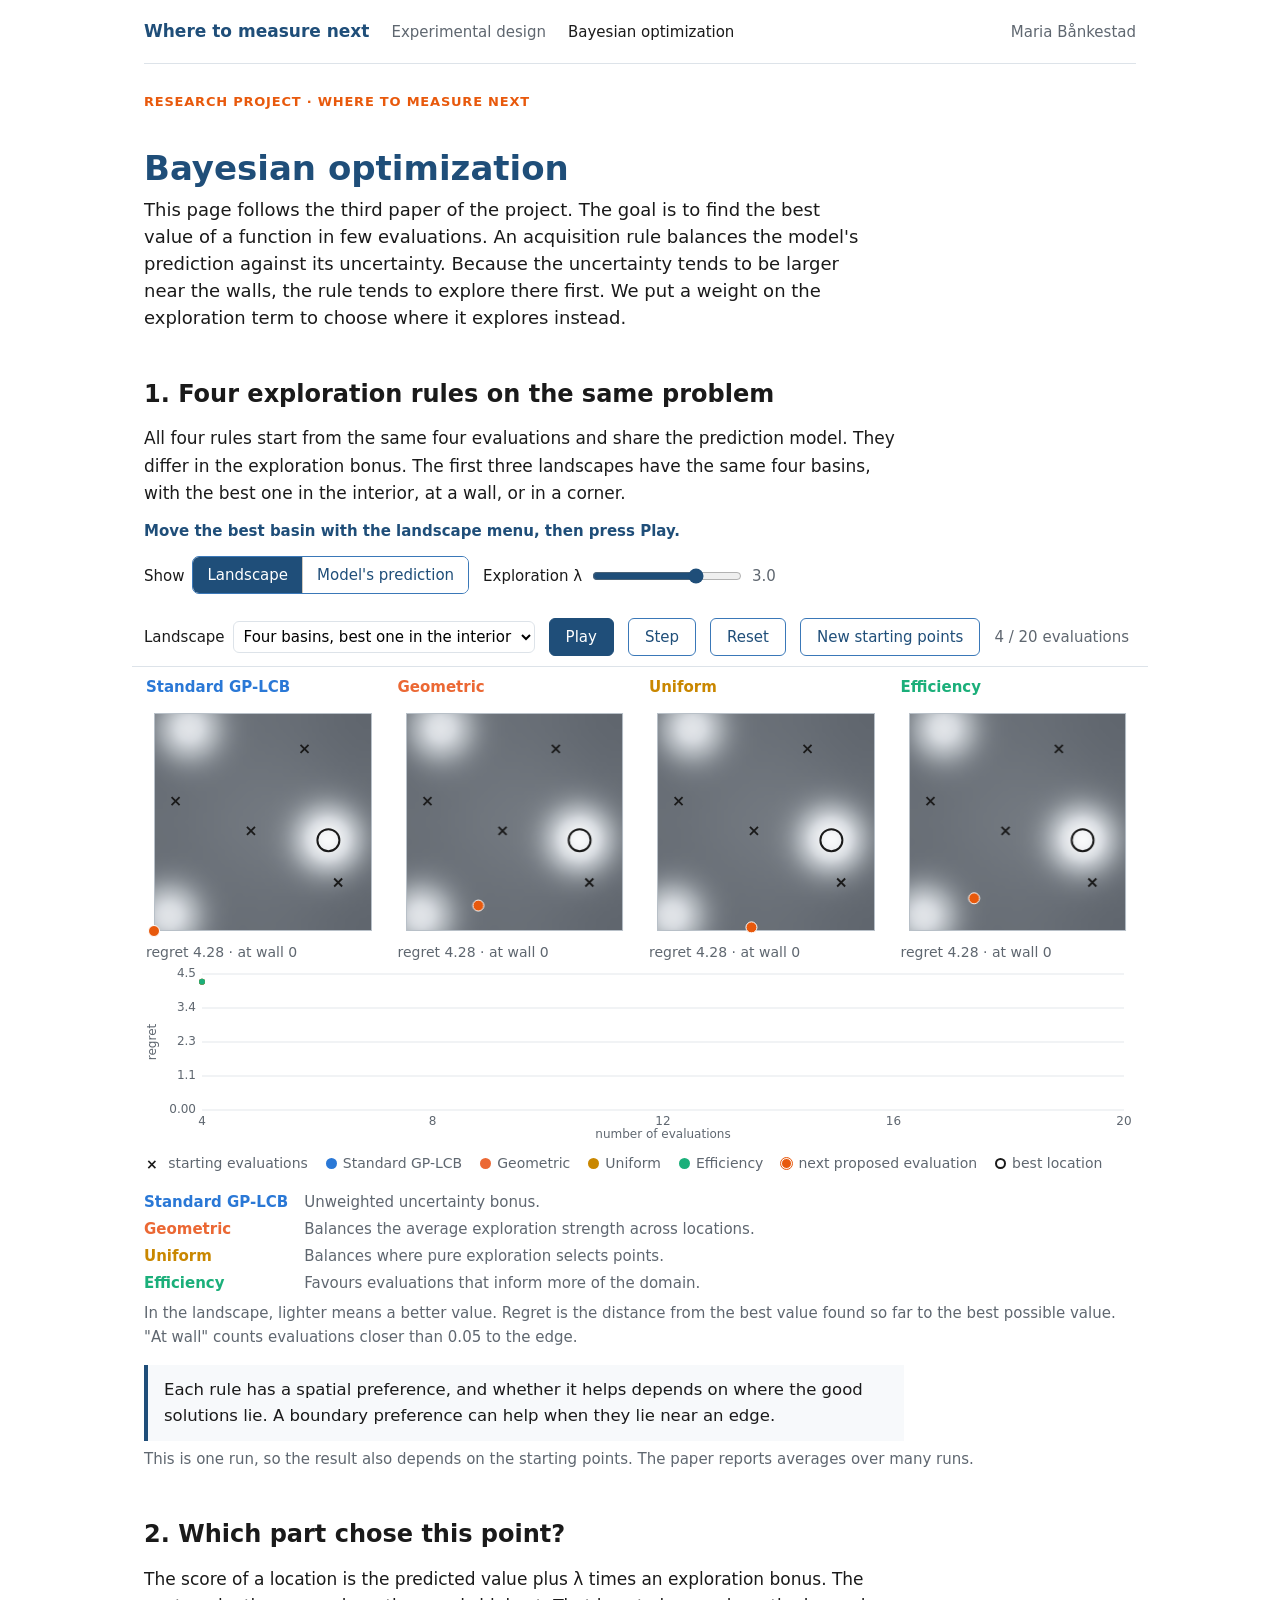
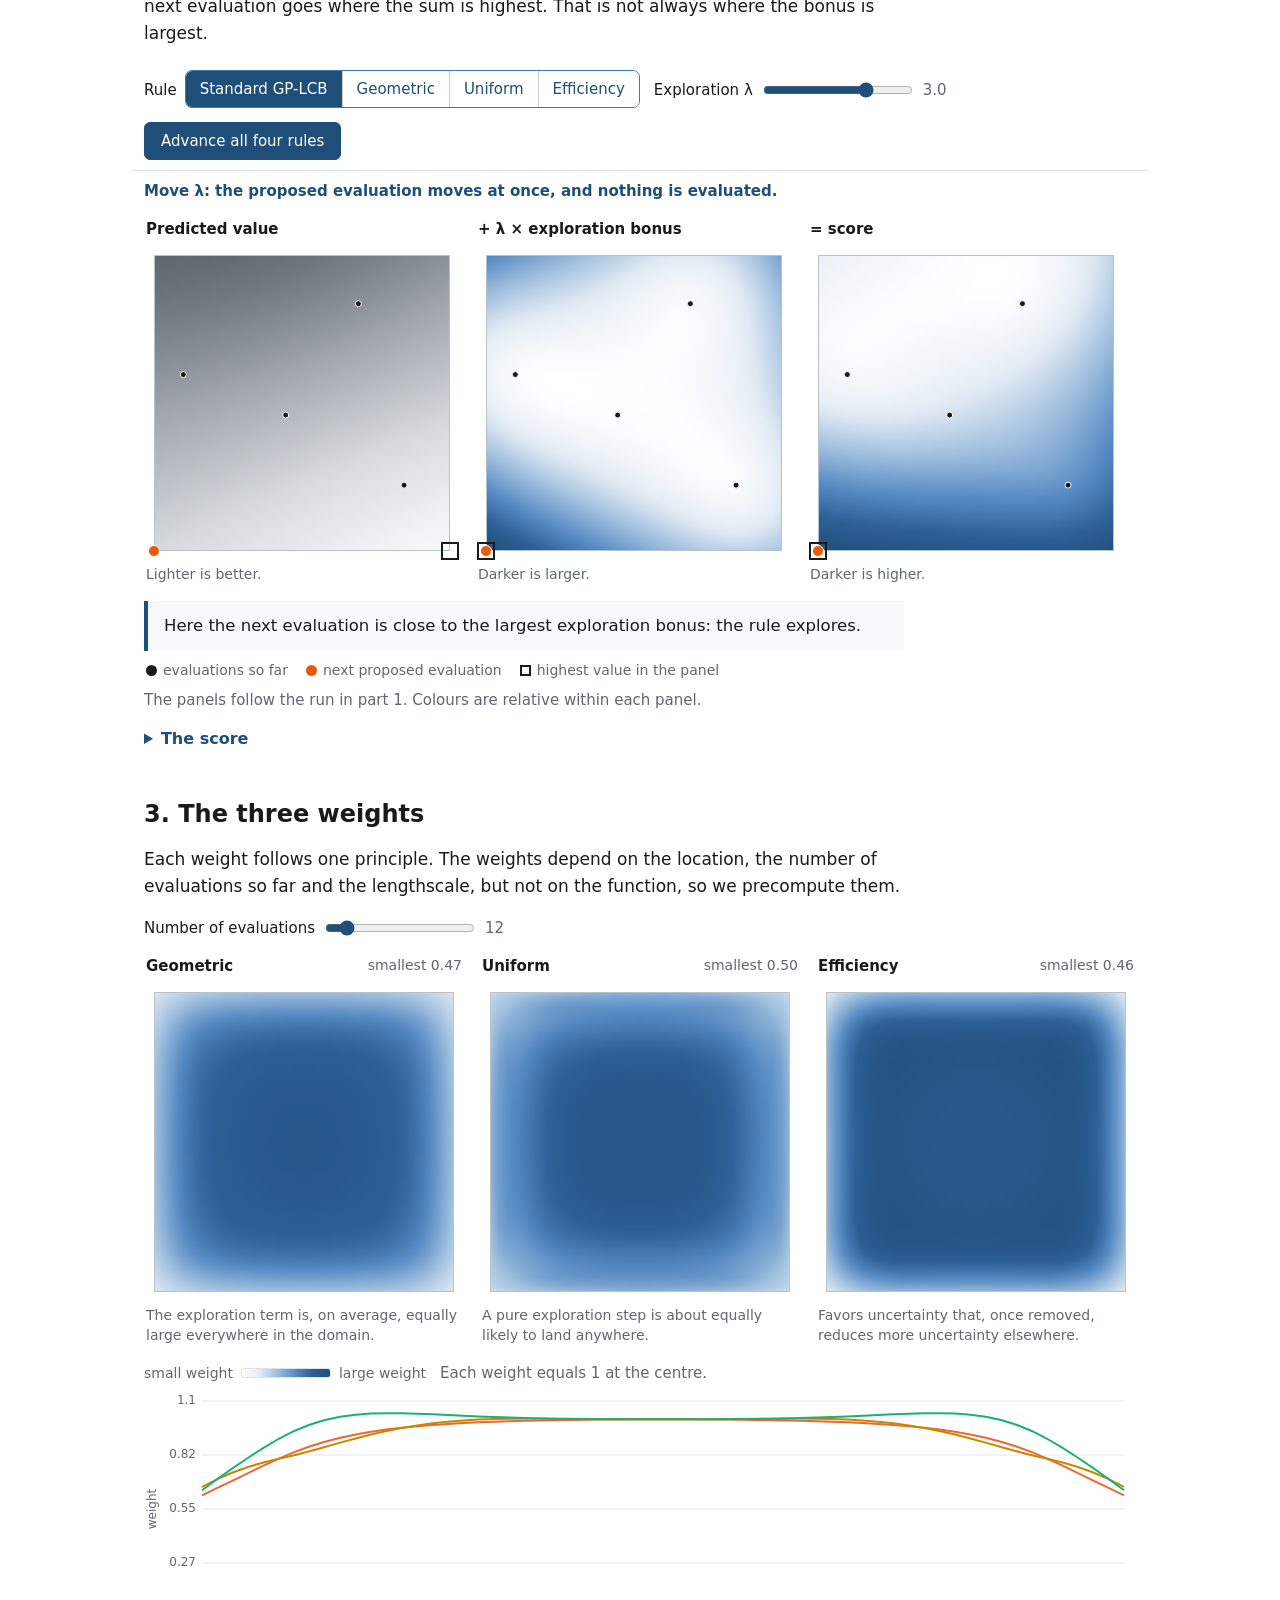
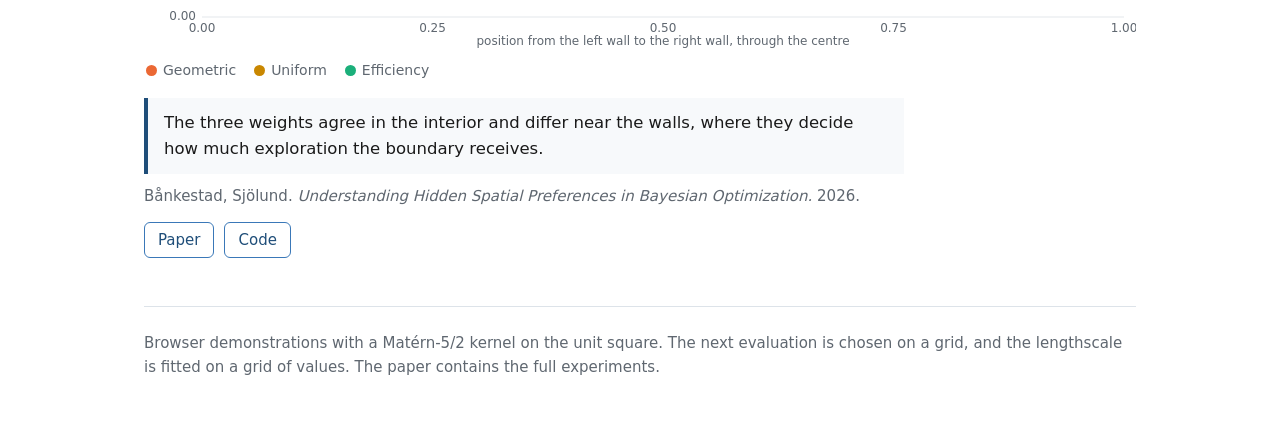
==== docs/bo.html @ 1924a244 "Initial commit" ====
<!doctype html>
<html lang="en">
<head>
<meta charset="utf-8">
<meta name="viewport" content="width=device-width, initial-scale=1">
<title>Bayesian optimization</title>
<link rel="stylesheet" href="css/site.css">
</head>
<body>
<div class="page model">
<nav class="top">
  <a class="brand" href="index.html">Where to measure next</a>
  <a href="design.html">Experimental design</a>
  <a href="bo.html" class="current">Bayesian optimization</a>
  <span class="spacer"></span>
  <a href="https://mariabankestad.github.io/">Maria Bånkestad</a>
</nav>
<p class="eyebrow" style="margin-top:28px"><a href="index.html">Research project · Where to measure next</a></p>
<h1>Bayesian optimization</h1>
<p class="lead">This page follows the third paper of the project. The goal is to find the best value of a function in few evaluations. An acquisition rule balances the
model's prediction against its uncertainty. Because the uncertainty tends to be larger near the walls, the rule tends
to explore there first. We put a weight on the exploration term to choose where it explores instead.</p>

<section id="bo">
<h2>1. Four exploration rules on the same problem</h2>
<div class="explain">
  <p>All four rules start from the same four evaluations and share the prediction model. They differ in the
  exploration bonus. The first three landscapes have the same four basins, with the best one in the interior, at a
  wall, or in a corner.</p>
</div>
<p class="hint">Move the best basin with the landscape menu, then press Play.</p>
<div class="bar" style="margin-top:10px">
  <label>Show <span class="seg" id="bo-view"><button data-v="landscape">Landscape</button><button data-v="mean">Model's prediction</button></span></label>
  <label>Exploration λ <input type="range" id="bo-lam" min="0.5" max="4" step="0.1" value="3"><output id="bo-lam-o"></output></label>
</div>
<div class="sticky">
  <div class="bar">
    <label>Landscape <select id="bo-fn"></select></label>
    <button class="main" id="bo-play">Play</button>
    <button id="bo-step">Step</button>
    <button id="bo-reset">Reset</button>
    <button id="bo-seed">New starting points</button>
    <span class="count" id="bo-count"></span>
  </div>
</div>
<div class="sq-row n4 tight">
  <figure><figcaption style="color:#2a78d6">Standard GP-LCB</figcaption><canvas id="bo-lcb"></canvas><p class="under" id="bo-lcb-o"></p></figure>
  <figure><figcaption style="color:#eb6834">Geometric</figcaption><canvas id="bo-geo"></canvas><p class="under" id="bo-geo-o"></p></figure>
  <figure><figcaption style="color:#c98700">Uniform</figcaption><canvas id="bo-uniform"></canvas><p class="under" id="bo-uniform-o"></p></figure>
  <figure><figcaption style="color:#1baf7a">Efficiency</figcaption><canvas id="bo-eff"></canvas><p class="under" id="bo-eff-o"></p></figure>
</div>
<div class="chart-wide tight">
  <canvas id="bo-regret"></canvas>
</div>
<div class="key"><span><i class="x">×</i> starting evaluations</span><span><i style="background:#2a78d6"></i>Standard GP-LCB</span><span><i style="background:#eb6834"></i>Geometric</span><span><i style="background:#c98700"></i>Uniform</span><span><i style="background:#1baf7a"></i>Efficiency</span><span><i style="background:#e8590c;border:1px solid #fff;outline:1px solid #e8590c"></i>next proposed evaluation</span><span><i class="o" style="border-color:#1a1a1a"></i>best location</span></div>
<dl class="rules">
  <dt style="color:#2a78d6">Standard GP-LCB</dt><dd>Unweighted uncertainty bonus.</dd>
  <dt style="color:#eb6834">Geometric</dt><dd>Balances the average exploration strength across locations.</dd>
  <dt style="color:#c98700">Uniform</dt><dd>Balances where pure exploration selects points.</dd>
  <dt style="color:#1baf7a">Efficiency</dt><dd>Favours evaluations that inform more of the domain.</dd>
</dl>
<p class="note">In the landscape, lighter means a better value. Regret is the distance from the best value found so far
to the best possible value. "At wall" counts evaluations closer than 0.05 to the edge.</p>

<p class="takeaway">Each rule has a spatial preference, and whether it helps depends on where the good solutions lie.
A boundary preference can help when they lie near an edge.</p>
<p class="note">This is one run, so the result also depends on the starting points. The paper reports averages over
many runs.</p>
</section>

<section id="parts">
<h2>2. Which part chose this point?</h2>
<div class="explain">
  <p>The score of a location is the predicted value plus λ times an exploration bonus. The next evaluation goes where
  the sum is highest. That is not always where the bonus is largest.</p>
</div>
<div class="sticky">
<div class="bar">
  <label>Rule <span class="seg" id="p-rule"><button data-v="0">Standard GP-LCB</button><button data-v="1">Geometric</button><button data-v="2">Uniform</button><button data-v="3">Efficiency</button></span></label>
  <label>Exploration λ <input type="range" id="p-lam" min="0.5" max="4" step="0.1" value="3"><output id="p-lam-o"></output></label>
  <button class="main" id="p-take">Advance all four rules</button>
</div>
</div>
<p class="hint">Move λ: the proposed evaluation moves at once, and nothing is evaluated.</p>
<div class="sq-row n3">
  <figure><figcaption class="op">Predicted value</figcaption><canvas id="p-mu"></canvas><p class="under">Lighter is better.</p></figure>
  <figure><figcaption class="op">+ λ × exploration bonus</figcaption><canvas id="p-e"></canvas><p class="under">Darker is larger.</p></figure>
  <figure><figcaption class="op">= score</figcaption><canvas id="p-a"></canvas><p class="under">Darker is higher.</p></figure>
</div>
<p class="takeaway" id="p-say"></p>
<div class="key"><span><i style="background:#1a1a1a"></i>evaluations so far</span><span><i style="background:#e8590c"></i>next proposed evaluation</span><span><i class="sqr"></i>highest value in the panel</span></div>
<p class="note">The panels follow the run in part 1. Colours are relative within each panel.</p>
<details class="math">
  <summary>The score</summary>
  <p class="eq">a(x) = μ(x) + λ · g<sub>N</sub>(x) / c · σ(x)</p>
  <p>μ is the predicted value and σ the model's uncertainty. The weight g<sub>N</sub> depends on the location and on
  the number N of evaluations, and c is its average over the evaluated points. Standard GP-LCB has g = 1.</p>
  <p>All rules take μ from a Gaussian process whose lengthscale is fitted in every round. Standard GP-LCB takes σ
  from the same model. The weighted rules take σ from a kernel with a fixed reference lengthscale, the one the
  weights were computed for.</p>
</details>
</section>

<section id="fields">
<h2>3. The three weights</h2>
<div class="explain">
  <p>Each weight follows one principle. The weights depend on the location, the number of evaluations so far and the
  lengthscale, but not on the function, so we precompute them.</p>
</div>
<div class="bar">
  <label>Number of evaluations <input type="range" id="f-n" step="1" value="12"><output id="f-n-o"></output></label>
</div>
<div class="sq-row n3">
  <figure><figcaption>Geometric <span id="f-geo-o"></span></figcaption><canvas id="f-geo"></canvas>
    <p class="under">The exploration term is, on average, equally large everywhere in the domain.</p></figure>
  <figure><figcaption>Uniform <span id="f-uniform-o"></span></figcaption><canvas id="f-uniform"></canvas>
    <p class="under">A pure exploration step is about equally likely to land anywhere.</p></figure>
  <figure><figcaption>Efficiency <span id="f-eff-o"></span></figcaption><canvas id="f-eff"></canvas>
    <p class="under">Favors uncertainty that, once removed, reduces more uncertainty elsewhere.</p></figure>
</div>
<div class="bar"><span class="scale">small weight <i class="blue"></i> large weight</span><span class="note" style="margin:0">Each weight equals 1 at the centre.</span></div>
<div class="chart-wide">
  <canvas id="f-cut"></canvas>
  <div class="key"><span><i style="background:#eb6834"></i>Geometric</span><span><i style="background:#c98700"></i>Uniform</span><span><i style="background:#1baf7a"></i>Efficiency</span></div>
</div>
<p class="takeaway">The three weights agree in the interior and differ near the walls, where they decide how much exploration the boundary receives.</p>
<p class="paper-ref">Bånkestad, Sjölund. <i>Understanding Hidden Spatial Preferences in Bayesian Optimization.</i> 2026.</p>
<div class="section-links"><a href="https://arxiv.org/abs/2610.14696">Paper</a><a href="https://github.com/mariabankestad/spatial-bo">Code</a></div>
</section>

<footer style="margin-top:48px">Browser demonstrations with a Matérn-5/2 kernel on the unit square. The next evaluation is chosen on a grid, and the lengthscale is fitted on a grid of values. The paper contains the full experiments.</footer>
</div>
<script src="data/fields.js"></script>
<script src="data/bo_data.js"></script>
<script src="js/common.js"></script>
<script src="js/gp.js"></script>
<script src="js/bo.js"></script>
</body>
</html>
---- docs/css/site.css ----
:root {
  --navy: #1f4e79;
  --blue: #3a78b8;
  --light: #7ea6cf;
  --pale: #e9eff5;
  --ink: #1a1a1a;
  --muted: #5f6770;
  --line: #dde3e9;
  --accent: #e8590c;
}
* { box-sizing: border-box; }
body {
  margin: 0;
  background: #fff;
  color: var(--ink);
  font: 17px/1.6 system-ui, -apple-system, "Segoe UI", Roboto, sans-serif;
}
.page { max-width: 1040px; margin: 0 auto; padding: 0 24px; }
a { color: var(--navy); }
header.home { padding: 48px 0 24px; }
header.home h1 { margin: 0 0 16px; color: var(--navy); font-size: 44px; line-height: 1.1; }
.lead { max-width: 720px; margin: 0; font-size: 20px; line-height: 1.5; }
.projects { display: grid; grid-template-columns: 1fr 1fr; gap: 28px; padding-bottom: 56px; }
article { display: flex; flex-direction: column; border: 1px solid var(--line); border-radius: 8px; overflow: hidden; }
.picture { display: flex; align-items: center; height: 250px; padding: 12px; background: #fff; border-bottom: 1px solid var(--line); }
.picture img { display: block; width: 100%; max-height: 100%; object-fit: contain; }
.text { display: flex; flex: 1; flex-direction: column; padding: 22px 24px 24px; }
article h2 { margin: 0 0 2px; font-size: 24px; line-height: 1.3; }
.lead-sub { max-width: 720px; margin: 16px 0 0; color: var(--muted); font-size: 17px; line-height: 1.5; }
.text p { margin: 0 0 16px; }
.links { display: flex; flex-wrap: wrap; gap: 10px; margin-top: auto; }
.links a { padding: 6px 14px; border: 1px solid var(--blue); border-radius: 6px; color: var(--navy); font-size: 15px; text-decoration: none; }
.links a.main { background: var(--navy); border-color: var(--navy); color: #fff; }
.links a:hover, .links a:focus-visible { background: var(--pale); }
.links a.main:hover, .links a.main:focus-visible { background: var(--blue); }
footer { padding: 24px 0 48px; border-top: 1px solid var(--line); color: var(--muted); font-size: 15px; }
nav.top { display: flex; align-items: center; gap: 22px; padding: 18px 0; border-bottom: 1px solid var(--line); font-size: 15px; }
nav.top a { text-decoration: none; color: var(--muted); }
nav.top a.brand { color: var(--navy); font-weight: 600; font-size: 17px; }
nav.top a.current { color: var(--ink); }
nav.top .spacer { flex: 1; }
.model h1 { margin: 36px 0 8px; color: var(--navy); font-size: 34px; line-height: 1.15; }
.model .lead { font-size: 18px; }
.model h2 { margin: 44px 0 12px; font-size: 24px; }
.note { margin: 6px 0 0; color: var(--muted); font-size: 15px; }
.model h3 { margin: 40px 0 6px; font-size: 20px; }
.controls { display: grid; grid-template-columns: 1fr 1fr 1fr; gap: 24px; margin-top: 18px; }
.ctrl { display: grid; grid-template-columns: 1fr auto; align-items: center; gap: 2px 10px; margin: 6px 0 10px; font-size: 15px; }
.ctrl output { color: var(--muted); font-variant-numeric: tabular-nums; }
.ctrl input[type=range] { grid-column: 1 / -1; width: 100%; accent-color: var(--navy); }
.pair { display: grid; grid-template-columns: 1fr 1fr 1.3fr; gap: 20px; margin-top: 20px; }
.pair figure { margin: 0; min-width: 0; }
.pair img { display: block; width: 100%; border: 1px solid var(--line); border-radius: 8px; }
.pair figcaption { margin-top: 6px; font-size: 14px; color: var(--muted); text-align: center; }
@media (max-width: 800px) {
  .page { padding: 0 16px; }
  header.home { padding: 44px 0 28px; }
  header.home h1 { font-size: 36px; }
  .lead { font-size: 18px; }
  .projects { grid-template-columns: 1fr; }
  .picture { height: auto; }
  .model h1 { font-size: 28px; }
  .controls { grid-template-columns: 1fr; gap: 8px; }
  .pair { grid-template-columns: 1fr 1fr; }
}
.seg { display: flex; margin: 3px 0 4px; border: 1px solid #cfc8bd; border-radius: 6px; overflow: hidden; }
.seg button { flex: 1; padding: 1px 0; border: 0; background: #fff; font: inherit; font-size: 15px; cursor: pointer; color: var(--ink); }
.seg button + button { border-left: 1px solid #cfc8bd; }
.seg button.on { background: var(--cond); color: #fff; }
.words { padding: 0 0 48px; }
.words h2 { margin: 0 0 12px; font-size: 20px; }
.words dl { display: grid; grid-template-columns: max-content 1fr; gap: 6px 22px; margin: 0; font-size: 16px; }
.words dt { font-weight: 600; }
.words dd { margin: 0; color: var(--ink); }
@media (max-width: 800px) {
  .words dl { grid-template-columns: 1fr; gap: 0; }
  .words dd { margin-bottom: 8px; }
}
@media (max-width: 860px) {
  nav.top { flex-wrap: wrap; gap: 8px 16px; }
}
.demo-text { max-width: 760px; margin: 0 0 4px; color: var(--muted); }
.sq-row { display: grid; gap: 16px; margin-top: 14px; }
.sq-row.n2 { grid-template-columns: 1fr 1fr; }
.sq-row.n3 { grid-template-columns: repeat(3, 1fr); }
.sq-row.n4 { grid-template-columns: repeat(4, 1fr); }
.sq-row figure { margin: 0; min-width: 0; }
.sq-row figcaption { display: flex; justify-content: space-between; gap: 8px; margin: 0 2px 4px; font-size: 15px; font-weight: 600; }
.sq-row figcaption span { color: var(--muted); font-weight: 400; font-size: 14px; font-variant-numeric: tabular-nums; }
.sq-row canvas { display: block; width: 100%; aspect-ratio: 1; cursor: default; }
.sq-row canvas.click { cursor: crosshair; }
.sq-row .under { margin: 4px 2px 0; color: var(--muted); font-size: 14px; line-height: 1.4; }
.bar { display: flex; flex-wrap: wrap; align-items: center; gap: 10px 14px; margin-top: 16px; font-size: 15px; }
.bar button { padding: 6px 16px; border: 1px solid var(--blue); border-radius: 6px; background: #fff; color: var(--navy); font: inherit; font-size: 15px; cursor: pointer; }
.bar button.main { background: var(--navy); border-color: var(--navy); color: #fff; }
.bar button:hover { background: var(--pale); }
.bar button.main:hover { background: var(--blue); }
.bar select { font: inherit; font-size: 15px; padding: 5px 6px; border: 1px solid var(--line); border-radius: 6px; background: #fff; }
.bar label { display: inline-flex; align-items: center; gap: 8px; }
.bar input[type=range] { width: 150px; accent-color: var(--navy); }
.bar output { min-width: 34px; color: var(--muted); font-variant-numeric: tabular-nums; }
.bar .count { color: var(--muted); font-variant-numeric: tabular-nums; }
.bar .spacer { flex: 1; }
.chart-wide canvas { display: block; width: 100%; height: 260px; margin-top: 6px; }
.key { display: flex; flex-wrap: wrap; gap: 4px 18px; margin: 8px 2px 0; color: var(--muted); font-size: 14px; }
.key i { display: inline-block; width: 11px; height: 11px; margin-right: 6px; border-radius: 50%; vertical-align: -1px; }
.key i.x { width: auto; height: auto; border-radius: 0; font-style: normal; font-weight: 700; color: var(--ink); }
.key i.o { background: none; border: 2px solid var(--accent); }
.explain { max-width: 760px; }
.explain p { margin: 0 0 12px; }
.paper-ref { margin: 10px 0 0; color: var(--muted); font-size: 15px; }
.section-links { display: flex; flex-wrap: wrap; gap: 10px; margin: 14px 0 0; }
.section-links a { padding: 5px 13px; border: 1px solid var(--blue); border-radius: 6px; color: var(--navy); font-size: 15px; text-decoration: none; }
.section-links a:hover { background: var(--pale); }
@media (max-width: 860px) {
  .sq-row.n3 { grid-template-columns: 1fr; }
  .sq-row.n4 { grid-template-columns: 1fr 1fr; }
  .sq-row.n3 canvas { max-width: 420px; }
}
@media (max-width: 520px) {
  .sq-row.n2 { grid-template-columns: 1fr; }
}
.seg { display: inline-flex; border: 1px solid var(--blue); border-radius: 7px; overflow: hidden; }
.seg button { padding: 6px 14px; border: 0; border-left: 1px solid var(--blue); border-radius: 0; background: #fff; color: var(--navy); font: inherit; font-size: 15px; cursor: pointer; }
.seg button:first-child { border-left: 0; }
.seg button.on { background: var(--navy); color: #fff; }
.bar .seg button:hover { background: var(--pale); }
.bar .seg button.on:hover { background: var(--navy); }
.scale { display: inline-flex; align-items: center; gap: 8px; color: var(--muted); font-size: 14px; }
.scale i { display: inline-block; width: 90px; height: 10px; border-radius: 3px; border: 1px solid var(--line); }
.scale i.blue { background: linear-gradient(90deg, #fff, #e2ebf4, #9ebede, #588cc4, #2c6096, #1f4e79); }
.scale i.warm { background: linear-gradient(90deg, #fff, #fde7d6, #f6ad78, #e8590c, #963205); }
.scale i.grey { background: linear-gradient(90deg, #60666e, #a0a6ac, #d6dadf, #f8f9fa); }
.why { display: grid; grid-template-columns: 380px 1fr; gap: 28px; align-items: start; margin-top: 14px; }
.why canvas.sq { display: block; width: 100%; aspect-ratio: 1; cursor: grab; touch-action: none; }
.why canvas.chart { display: block; width: 100%; height: 210px; }
.say { margin: 0 0 10px; font-size: 16.5px; min-height: 52px; }
.sub { display: block; margin: 0 2px 6px; color: var(--muted); font-size: 14px; font-weight: 400; line-height: 1.35; min-height: 38px; }
.sq-row figcaption.stack { display: block; }
.takeaway { margin: 16px 0 0; padding: 12px 16px; border-left: 4px solid var(--navy); background: #f7f9fb; max-width: 760px; font-size: 16.5px; }
.picture.demo-shot { padding: 0; height: 210px; background: #f7f9fb; }
.picture.demo-shot img { object-fit: cover; height: 100%; }
@media (max-width: 860px) {
  .why { grid-template-columns: 1fr; }
  .why canvas.sq { max-width: 420px; }
}
.why { grid-template-columns: 440px 1fr; }
details { margin-top: 14px; max-width: 760px; }
details summary { cursor: pointer; color: var(--navy); font-weight: 600; font-size: 16px; }
details.math p { margin: 10px 0 0; }
details.math .eq { margin: 8px 0 0 14px; font-family: Georgia, "Times New Roman", serif; font-size: 17px; }
.pubs { padding: 0 0 36px; }
.pubs h2 { margin: 0 0 10px; font-size: 20px; }
.pubs ul { margin: 0; padding-left: 20px; font-size: 16px; }
.pubs li { margin-bottom: 8px; }
.pubs a { margin-left: 8px; }
.sq-row .under.state { color: var(--ink); min-height: 40px; }
.sq-row figcaption.op { justify-content: flex-start; }
canvas:focus-visible { outline: 2px solid var(--accent); outline-offset: 2px; }
@media (max-width: 860px) {
  .why { grid-template-columns: 1fr; }
}
.seg button { white-space: nowrap; }
.sq-row.n2 { grid-template-columns: minmax(0, 1fr) minmax(0, 1fr); }
@media (max-width: 700px) {
  .seg { flex-wrap: wrap; }
}
@media (max-width: 520px) {
  .sq-row.n2 { grid-template-columns: 1fr; }
}
.hint { margin: 8px 0 0; color: var(--navy); font-size: 15px; font-weight: 600; }
.key i.dash { width: 18px; height: 0; border-radius: 0; background: none; border-top: 2px dashed #5f6770; vertical-align: 3px; }
.key i.sqr { border-radius: 0; background: none; border: 2px solid #1a1a1a; }
.key .scale { margin-right: 6px; }
.sq-row.pair { max-width: 860px; }
details.words { margin: 0 0 36px; max-width: none; }
details.words dl { margin-top: 12px; }
.bar input[type=checkbox] { accent-color: var(--navy); }
.model h2[id] { scroll-margin-top: 12px; }
@media (max-width: 700px) {
  .bar label { flex-wrap: wrap; max-width: 100%; }
  .seg { max-width: 100%; }
  .seg button { white-space: normal; }
}
.opening { display: grid; grid-template-columns: 1fr 1.05fr; gap: 36px; align-items: center; }
.opening .lead { max-width: none; }
.mini .sq-row { margin-top: 0; }
.mini .under b { color: var(--navy); font-size: 16px; }
.stage { margin-top: 16px; padding: 18px 20px 20px; border-radius: 12px; background: #f7f9fb; }
.stage .why { margin-top: 12px; }
.seg.big button { padding: 8px 22px; font-size: 16px; font-weight: 600; }
.objectives { padding-bottom: 30px; border-bottom: 1px solid var(--line); margin-bottom: 30px; }
.objectives > h2 { margin: 0 0 6px; font-size: 22px; }
.projects.apps { grid-template-columns: 1fr 1fr; gap: 22px; margin-top: 16px; padding: 0; }
.projects.apps article h2 { font-size: 20px; }
@media (max-width: 860px) {
  .opening, .projects.apps { grid-template-columns: 1fr; }
}
.mini .sq-row.n2 { grid-template-columns: minmax(0, 1fr) minmax(0, 1fr); }
@media (max-width: 520px) {
  .stage { padding: 14px 12px 16px; }
}
.eyebrow { margin: 0 0 8px; font-size: 13px; font-weight: 600; letter-spacing: 0.06em; text-transform: uppercase; color: var(--accent); }
.eyebrow a { color: inherit; text-decoration: none; }
.eyebrow a:hover { text-decoration: underline; }
.opening { align-items: start; grid-template-columns: 1fr 1fr; }
.opening .lead-sub { max-width: none; }
figure.mini { margin: 6px 0 0; }
.mini .cap { margin: 0 2px 4px; font-size: 14.5px; font-weight: 600; line-height: 1.3; min-height: 38px; }
.mini canvas { display: block; width: 100%; aspect-ratio: 1; }
.story { padding: 26px 0 30px; border-top: 1px solid var(--line); }
.story > h2 { margin: 0 0 8px; font-size: 24px; line-height: 1.25; }
#observation { border-top: 0; padding-top: 0; }
.from { margin: 16px 0 0; font-size: 15px; color: var(--muted); }
.text .from { margin-top: 12px; font-size: 14px; }
details.math .controls { margin-top: 10px; }
details.math canvas.chart { display: block; width: 100%; height: 210px; }
.objectives { border-bottom: 0; margin-bottom: 0; }
.pubs.story { padding-bottom: 36px; }
@media (max-width: 860px) {
  .opening { grid-template-columns: 1fr; }
}
.caption { max-width: 860px; margin: 14px 0 0; font-size: 16.5px; }
.stage .why { display: grid; grid-template-columns: 420px 1fr; grid-template-areas: "fig result" "fig say"; grid-template-rows: auto 1fr; gap: 6px 28px; align-items: start; }
.stage .why figure { grid-area: fig; }
.result { grid-area: result; margin: 4px 0 0; font-size: 16px; color: var(--muted); }
.result b { display: block; font-size: 40px; line-height: 1.15; color: var(--navy); font-variant-numeric: tabular-nums; }
.stage .say { grid-area: say; margin: 8px 0 0; font-size: 17px; min-height: 0; }
@media (max-width: 860px) {
  .stage .why { grid-template-columns: 1fr; grid-template-areas: "result" "fig" "say"; gap: 6px; }
  .result { margin: 0; font-size: 14px; }
  .result b { display: inline; font-size: 24px; margin-right: 4px; }
  .stage .why canvas.sq { max-width: 330px; }
  .stage .say { font-size: 15.5px; margin-top: 4px; }
  .stage .seg.big button { padding: 6px 14px; font-size: 15px; }
}
@media (max-width: 520px) {
  #why-view button { white-space: nowrap; padding: 6px 10px; }
}
.sticky { position: sticky; top: 0; z-index: 5; margin: 12px -12px 0; padding: 8px 12px 10px; background: rgba(255,255,255,0.96); border-bottom: 1px solid var(--line); }
.sticky .bar { margin-top: 0; }
.sticky .bar + .bar { margin-top: 8px; }
@media (max-width: 700px) {
  .sticky .bar { gap: 6px 8px; }
  .sticky button, .sticky select { padding: 4px 9px; font-size: 14px; }
  .sticky .scale, .sticky label:has(#w-prev) { display: none; }
}
.chart-wide.tight canvas { height: 180px; margin-top: 2px; }
#warp .sq-row .under.state { min-height: 0; margin-bottom: 0; }
#warp .sq-row.n3 { margin-top: 8px; }
.projects.apps article h2 { font-size: 24px; color: var(--navy); margin-bottom: 2px; }
.projects.apps .goal { margin: 0 0 10px; font-size: 17px; font-weight: 600; color: var(--ink); }
.papers { margin: 12px 0 0; padding: 0; list-style: none; max-width: 820px; }
.papers li { margin: 0 0 20px; font-size: 16px; }
.papers b { display: block; font-size: 17px; color: var(--navy); }
.papers cite { display: block; font-style: normal; color: var(--muted); font-size: 15px; }
.papers p { margin: 6px 0; }
.papers span { display: flex; gap: 16px; }
.papers span a { margin: 0; }
.sq-row.tight { margin-top: 8px; gap: 14px; }
.sq-row.tight .under { margin-top: 2px; }
.rules { display: grid; grid-template-columns: max-content 1fr; gap: 3px 16px; margin: 14px 0 0; font-size: 15px; max-width: 760px; }
.rules dt { font-weight: 600; }
.rules dd { margin: 0; color: var(--muted); }
#parts .sq-row.n3 { max-width: 980px; }
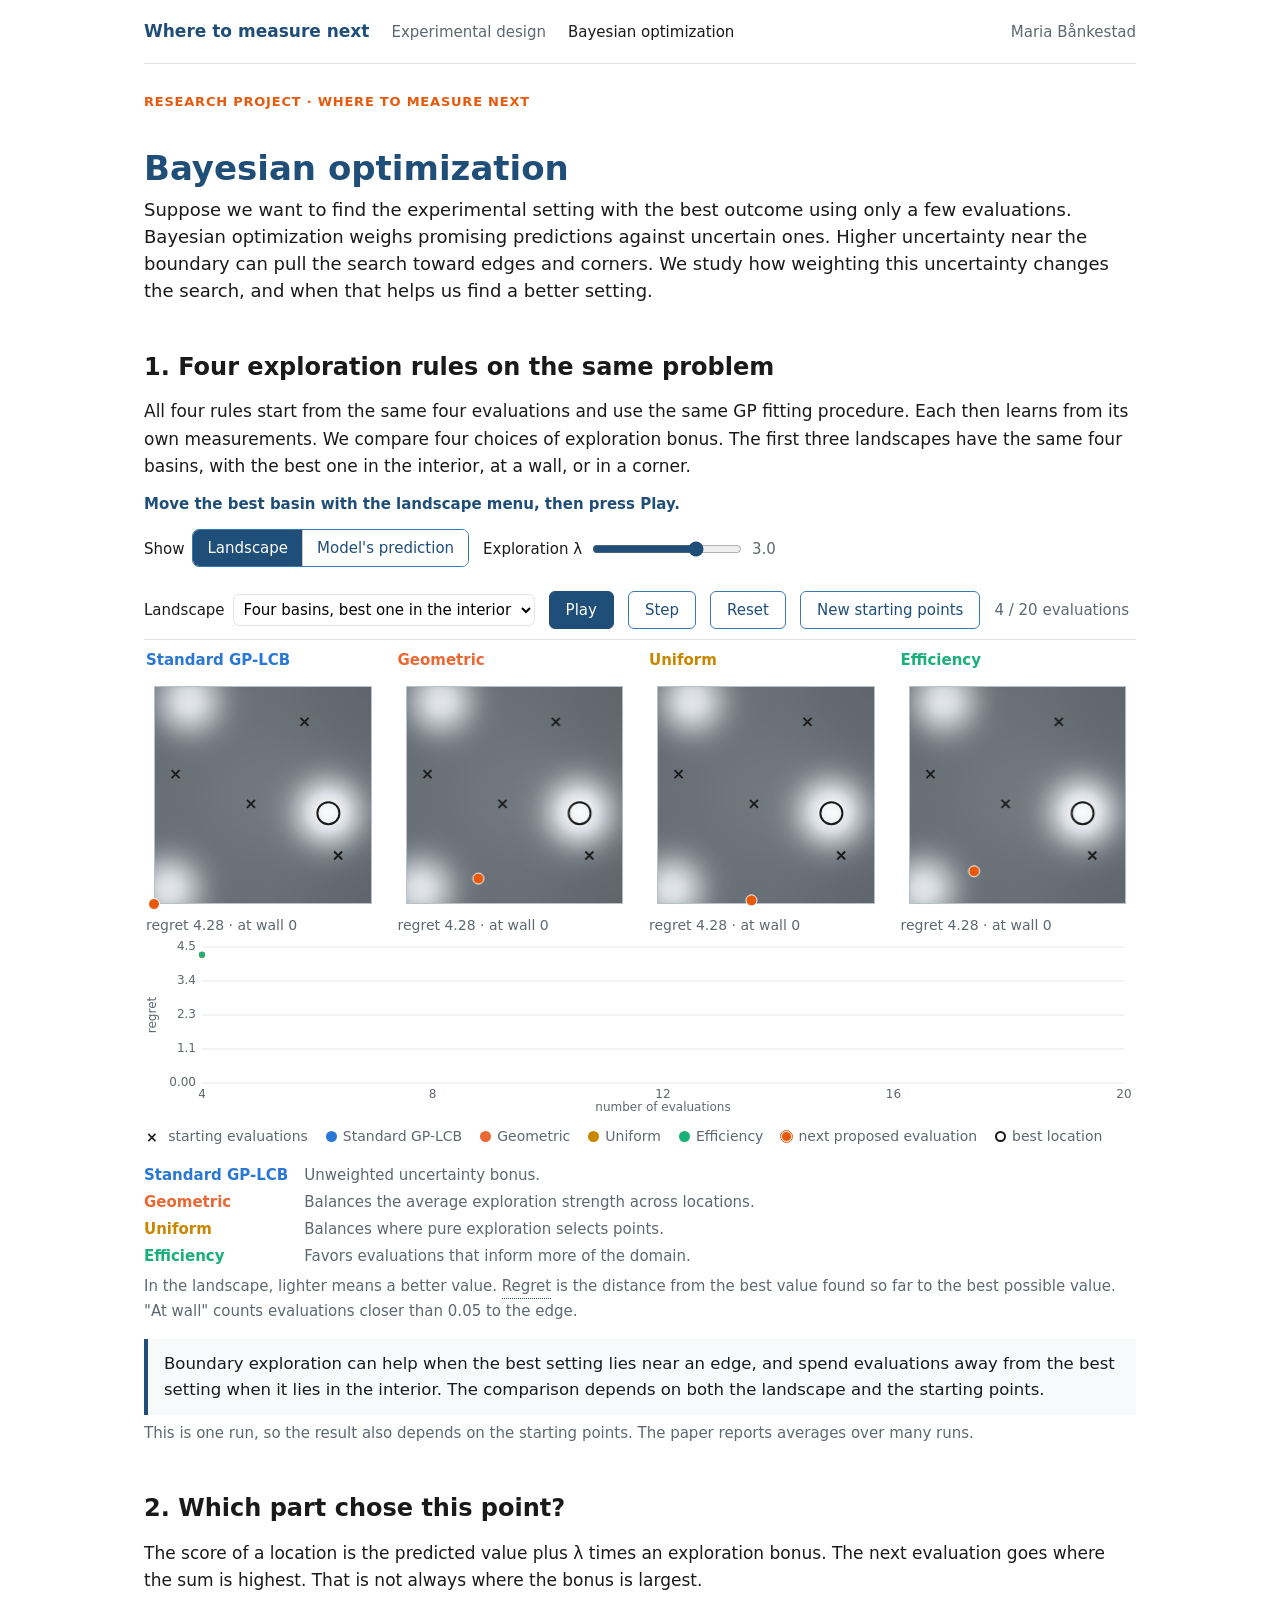
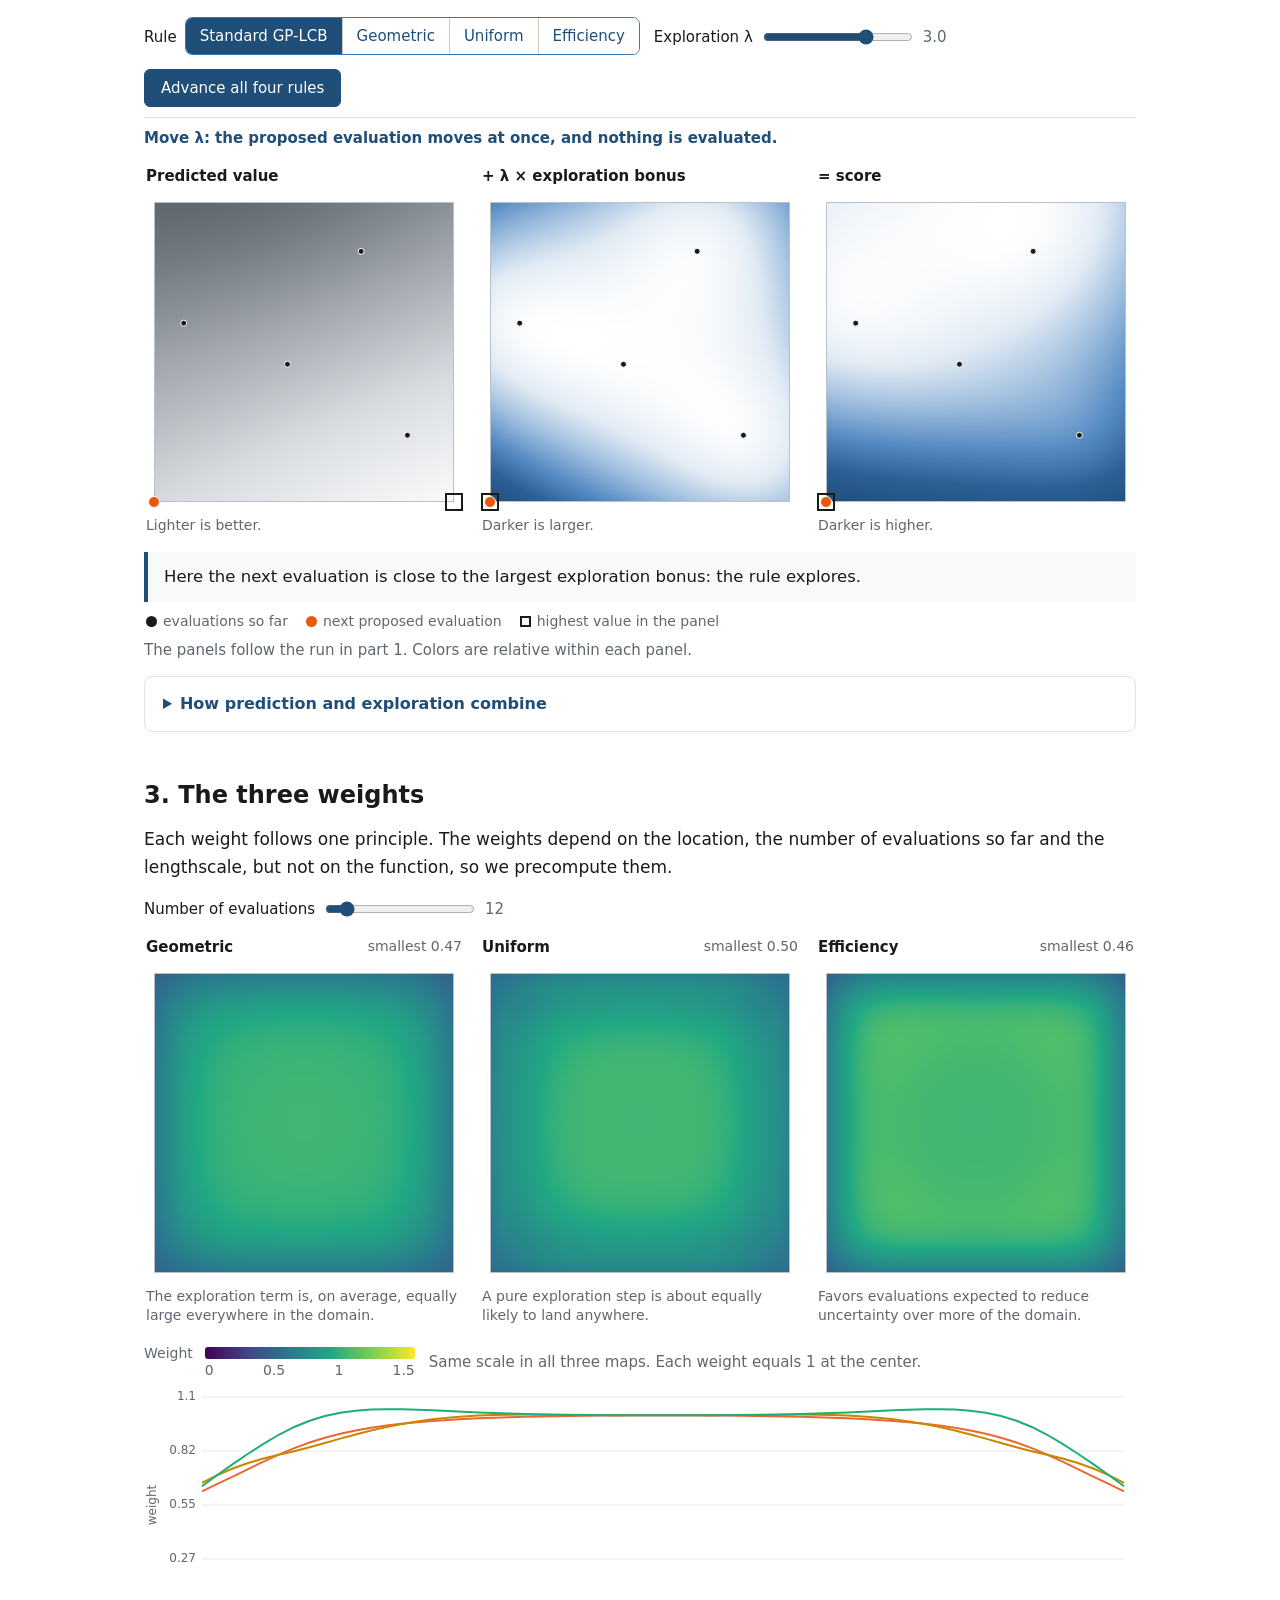
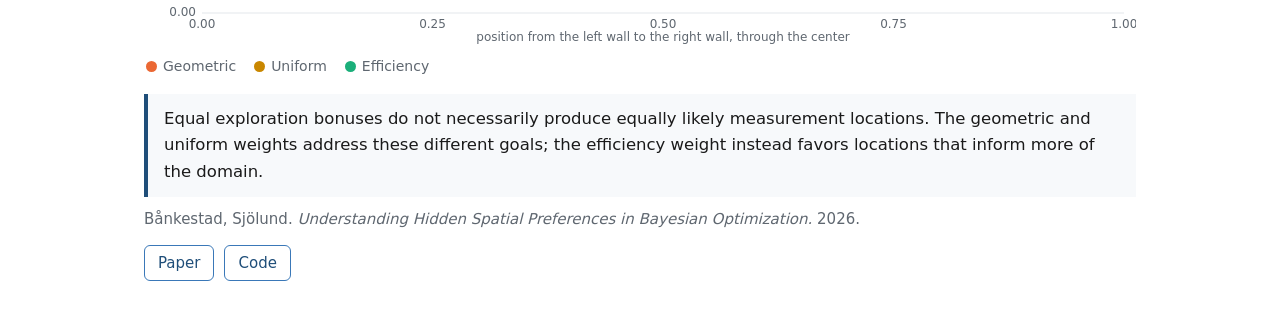
==== commit 1152305d: "some updates" ====
--- a/docs/bo.html
+++ b/docs/bo.html
@@ -1,5 +1,5 @@
 <!doctype html>
-<html lang="en">
+<html lang="en-US">
 <head>
 <meta charset="utf-8">
 <meta name="viewport" content="width=device-width, initial-scale=1">
@@ -17,15 +17,16 @@
 </nav>
 <p class="eyebrow" style="margin-top:28px"><a href="index.html">Research project · Where to measure next</a></p>
 <h1>Bayesian optimization</h1>
-<p class="lead">This page follows the third paper of the project. The goal is to find the best value of a function in few evaluations. An acquisition rule balances the
-model's prediction against its uncertainty. Because the uncertainty tends to be larger near the walls, the rule tends
-to explore there first. We put a weight on the exploration term to choose where it explores instead.</p>
+<p class="lead">Suppose we want to find the experimental setting with the best outcome using only a few evaluations.
+Bayesian optimization weighs promising predictions against uncertain ones. Higher uncertainty near the boundary
+can pull the search toward edges and corners. We study how weighting this uncertainty changes the search,
+and when that helps us find a better setting.</p>
 
 <section id="bo">
 <h2>1. Four exploration rules on the same problem</h2>
 <div class="explain">
-  <p>All four rules start from the same four evaluations and share the prediction model. They differ in the
-  exploration bonus. The first three landscapes have the same four basins, with the best one in the interior, at a
+  <p>All four rules start from the same four evaluations and use the same GP fitting procedure.
+  Each then learns from its own measurements. We compare four choices of exploration bonus. The first three landscapes have the same four basins, with the best one in the interior, at a
   wall, or in a corner.</p>
 </div>
 <p class="hint">Move the best basin with the landscape menu, then press Play.</p>
@@ -57,13 +58,13 @@
   <dt style="color:#2a78d6">Standard GP-LCB</dt><dd>Unweighted uncertainty bonus.</dd>
   <dt style="color:#eb6834">Geometric</dt><dd>Balances the average exploration strength across locations.</dd>
   <dt style="color:#c98700">Uniform</dt><dd>Balances where pure exploration selects points.</dd>
-  <dt style="color:#1baf7a">Efficiency</dt><dd>Favours evaluations that inform more of the domain.</dd>
+  <dt style="color:#1baf7a">Efficiency</dt><dd>Favors evaluations that inform more of the domain.</dd>
 </dl>
 <p class="note">In the landscape, lighter means a better value. Regret is the distance from the best value found so far
 to the best possible value. "At wall" counts evaluations closer than 0.05 to the edge.</p>
 
-<p class="takeaway">Each rule has a spatial preference, and whether it helps depends on where the good solutions lie.
-A boundary preference can help when they lie near an edge.</p>
+<p class="takeaway">Boundary exploration can help when the best setting lies near an edge, and spend evaluations
+away from the best setting when it lies in the interior. The comparison depends on both the landscape and the starting points.</p>
 <p class="note">This is one run, so the result also depends on the starting points. The paper reports averages over
 many runs.</p>
 </section>
@@ -89,12 +90,16 @@
 </div>
 <p class="takeaway" id="p-say"></p>
 <div class="key"><span><i style="background:#1a1a1a"></i>evaluations so far</span><span><i style="background:#e8590c"></i>next proposed evaluation</span><span><i class="sqr"></i>highest value in the panel</span></div>
-<p class="note">The panels follow the run in part 1. Colours are relative within each panel.</p>
+<p class="note">The panels follow the run in part 1. Colors are relative within each panel.</p>
 <details class="math">
-  <summary>The score</summary>
+  <summary>How prediction and exploration combine</summary>
   <p class="eq">a(x) = μ(x) + λ · g<sub>N</sub>(x) / c · σ(x)</p>
+  <p>We display the problem as maximization: larger outcomes are better. The usual lower-confidence-bound
+  rule for minimization becomes the score above after reversing the sign of the objective.</p>
   <p>μ is the predicted value and σ the model's uncertainty. The weight g<sub>N</sub> depends on the location and on
   the number N of evaluations, and c is its average over the evaluated points. Standard GP-LCB has g = 1.</p>
+  <p>Increasing λ gives uncertainty more influence. Changing g changes where that influence is strongest.
+  Dividing by c keeps the weight's average over the evaluated points equal to one.</p>
   <p>All rules take μ from a Gaussian process whose lengthscale is fitted in every round. Standard GP-LCB takes σ
   from the same model. The weighted rules take σ from a kernel with a fixed reference lengthscale, the one the
   weights were computed for.</p>
@@ -116,23 +121,30 @@
   <figure><figcaption>Uniform <span id="f-uniform-o"></span></figcaption><canvas id="f-uniform"></canvas>
     <p class="under">A pure exploration step is about equally likely to land anywhere.</p></figure>
   <figure><figcaption>Efficiency <span id="f-eff-o"></span></figcaption><canvas id="f-eff"></canvas>
-    <p class="under">Favors uncertainty that, once removed, reduces more uncertainty elsewhere.</p></figure>
+    <p class="under">Favors evaluations expected to reduce uncertainty over more of the domain.</p></figure>
 </div>
-<div class="bar"><span class="scale">small weight <i class="blue"></i> large weight</span><span class="note" style="margin:0">Each weight equals 1 at the centre.</span></div>
+<div class="bar">
+  <div class="weight-legend" aria-label="Shared weight scale: 0, purple; 0.5, blue-green; 1, green; 1.5, yellow">
+    <span>Weight</span><div><div class="weight-gradient"></div><div class="weight-ticks"><span>0</span><span>0.5</span><span>1</span><span>1.5</span></div></div>
+  </div>
+  <span class="note" style="margin:0">Same scale in all three maps. Each weight equals 1 at the center.</span>
+</div>
 <div class="chart-wide">
   <canvas id="f-cut"></canvas>
   <div class="key"><span><i style="background:#eb6834"></i>Geometric</span><span><i style="background:#c98700"></i>Uniform</span><span><i style="background:#1baf7a"></i>Efficiency</span></div>
 </div>
-<p class="takeaway">The three weights agree in the interior and differ near the walls, where they decide how much exploration the boundary receives.</p>
+<p class="takeaway">Equal exploration bonuses do not necessarily produce equally likely measurement locations.
+The geometric and uniform weights address these different goals; the efficiency weight instead favors locations
+that inform more of the domain.</p>
 <p class="paper-ref">Bånkestad, Sjölund. <i>Understanding Hidden Spatial Preferences in Bayesian Optimization.</i> 2026.</p>
 <div class="section-links"><a href="https://arxiv.org/abs/2610.14696">Paper</a><a href="https://github.com/mariabankestad/spatial-bo">Code</a></div>
 </section>
 
-<footer style="margin-top:48px">Browser demonstrations with a Matérn-5/2 kernel on the unit square. The next evaluation is chosen on a grid, and the lengthscale is fitted on a grid of values. The paper contains the full experiments.</footer>
 </div>
 <script src="data/fields.js"></script>
 <script src="data/bo_data.js"></script>
 <script src="js/common.js"></script>
+<script src="js/terms.js"></script>
 <script src="js/gp.js"></script>
 <script src="js/bo.js"></script>
 </body>
--- a/docs/css/site.css
+++ b/docs/css/site.css
@@ -263,3 +263,30 @@
 .rules dt { font-weight: 600; }
 .rules dd { margin: 0; color: var(--muted); }
 #parts .sq-row.n3 { max-width: 980px; }
+
+/* Shared section edges; short paragraphs stay readable without narrowing the boxes. */
+.page > .lead, .demo-text, .explain, .caption, .takeaway, details.math,
+.sq-row.pair, #parts .sq-row.n3, .rules, .papers { max-width: none; }
+.pubs ul.papers { padding-left: 0; }
+.sticky { margin-left: 0; margin-right: 0; padding-left: 0; padding-right: 0; }
+.math { padding: 14px 18px; border: 1px solid var(--line); border-radius: 8px; }
+.math h3, .model .math h3 { margin: 18px 0 6px; font-size: 16px; }
+.math .eq { overflow-x: auto; padding-bottom: 4px; }
+.page { padding-bottom: 40px; }
+.term { display: inline; padding: 0; border: 0; border-bottom: 1px dotted var(--navy);
+  background: none; color: inherit; font: inherit; line-height: inherit; text-align: inherit; cursor: help; }
+.term:hover, .term:focus-visible { color: var(--navy); background: var(--pale); }
+.term:focus-visible { outline: 2px solid var(--blue); outline-offset: 3px; }
+.term-tooltip { position: fixed; z-index: 20; width: max-content; max-width: min(330px, calc(100vw - 24px));
+  padding: 12px 14px; border: 1px solid var(--line); border-radius: 7px; background: #fff;
+  box-shadow: 0 4px 18px #1f4e7926; color: var(--ink); font-size: 15px; line-height: 1.5; }
+@media (max-width: 520px) {
+  .rules { grid-template-columns: 1fr; gap: 2px; }
+  .rules dd { margin-bottom: 8px; }
+  .math { padding: 12px; }
+}
+
+.weight-legend { display: flex; align-items: flex-start; gap: 12px; color: var(--muted); font-size: 14px; }
+.weight-legend > div { width: 210px; }
+.weight-gradient { height: 12px; margin-top: 5px; border-radius: 3px; background: linear-gradient(90deg, rgb(68,1,84), rgb(65,68,135), rgb(42,120,142), rgb(34,168,132), rgb(122,209,81), rgb(253,231,37)); }
+.weight-ticks { display: flex; justify-content: space-between; font-variant-numeric: tabular-nums; }
